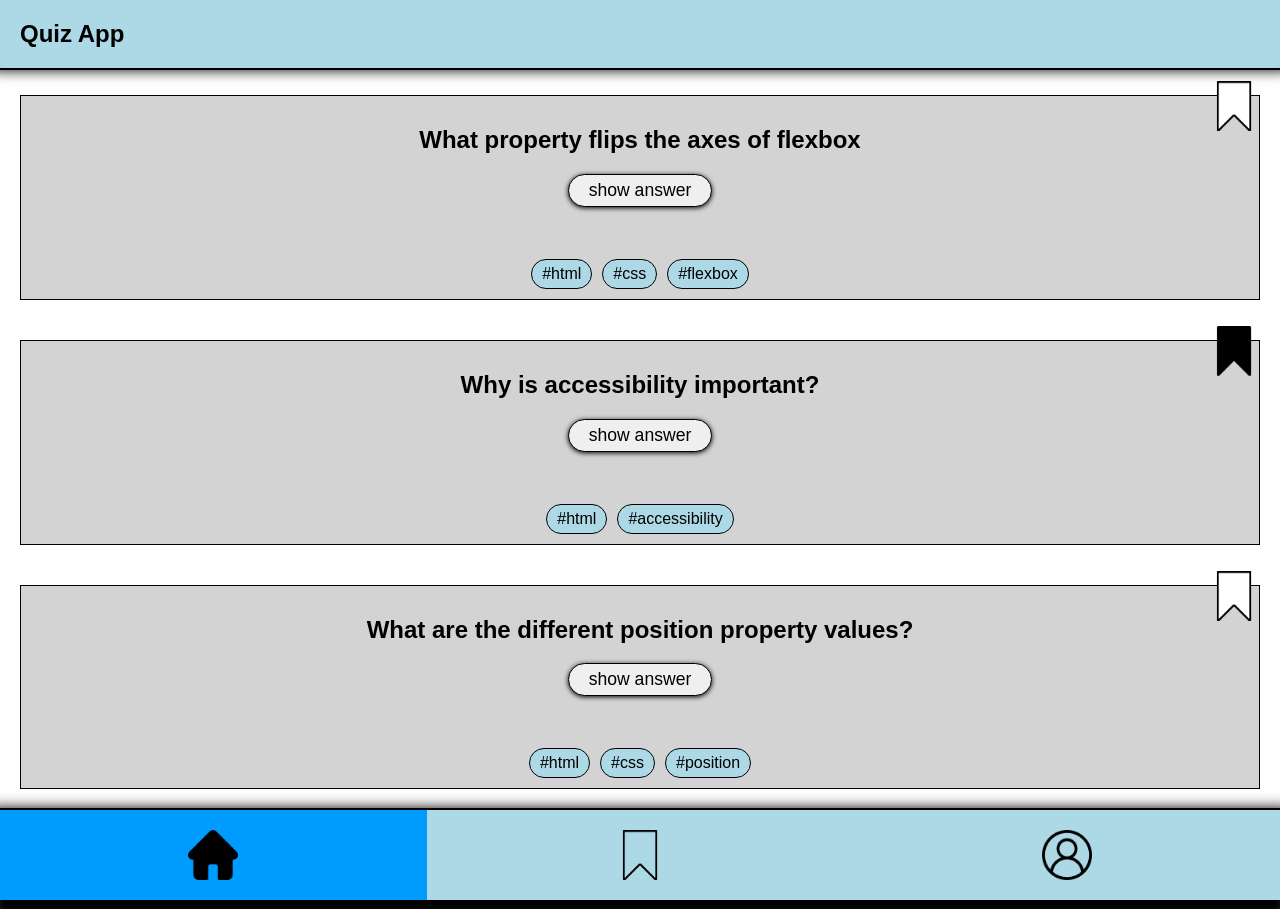
==== recap-project-2_quiz-app/index.html @ e7b22bd5 "Add Project2" ====
<!DOCTYPE html>
<html lang="en">
  <head>
    <meta charset="UTF-8" />
    <meta http-equiv="X-UA-Compatible" content="IE=edge" />
    <meta name="viewport" content="width=device-width, initial-scale=1.0" />
    <title>Document</title>
    <link rel="stylesheet" href="./styles.css" />
  </head>
  <body>
    <header>
      <h1>Quiz App</h1>
    </header>
    <main>
      <section class="question-card">
        <img
          class="question-card__icon"
          src="./assets/bookmark.png"
          alt="bookmark"
        />
        <h2 class="question-card__title">
          What property flips the axes of flexbox
        </h2>
        <button class="question-card__button">show answer</button>
        <p class="question-card__answer"></p>
        <div class="question-card__tags">
          <div class="question-card__tag">#html</div>
          <div class="question-card__tag">#css</div>
          <div class="question-card__tag">#flexbox</div>
        </div>
      </section>
      <section class="question-card">
        <img
          class="question-card__icon question-card__icon--active"
          src="./assets/bookmark_filled.png"
          alt="bookmark filled"
        />
        <h2 class="question-card__title">Why is accessibility important?</h2>
        <button class="question-card__button">show answer</button>
        <p class="question-card__answer"></p>
        <div class="question-card__tags">
          <div class="question-card__tag">#html</div>
          <div class="question-card__tag">#accessibility</div>
        </div>
      </section>
      <section class="question-card">
        <img
          class="question-card__icon"
          src="./assets/bookmark.png"
          alt="bookmark"
        />
        <h2 class="question-card__title">
          What are the different position property values?
        </h2>
        <button class="question-card__button">show answer</button>
        <p class="question-card__answer"></p>
        <div class="question-card__tags">
          <div class="question-card__tag">#html</div>
          <div class="question-card__tag">#css</div>
          <div class="question-card__tag">#position</div>
        </div>
      </section>
    </main>
    <footer class="footer">
      <a href="index.html" class="footer__link footer__link--active">
        <img
          class="footer__icon footer__icon--filled"
          src="./assets/home_filled.png"
          alt="home filled"
        />
      </a>
      <a href="bookmark.html" class="footer__link">
        <img
          class="footer__icon"
          src="./assets/bookmark_transparent.png"
          alt="bookmark"
        />
      </a>
      <a href="profile.html" class="footer__link">
        <img class="footer__icon" src="./assets/profile.png" alt="profile" />
      </a>
    </footer>
  </body>
</html>
---- recap-project-2_quiz-app/styles.css ----
@import "./css/global.css";
@import "./css/components.css";
@import "./css/pages-home.css";
@import "./css/pages-profile.css";
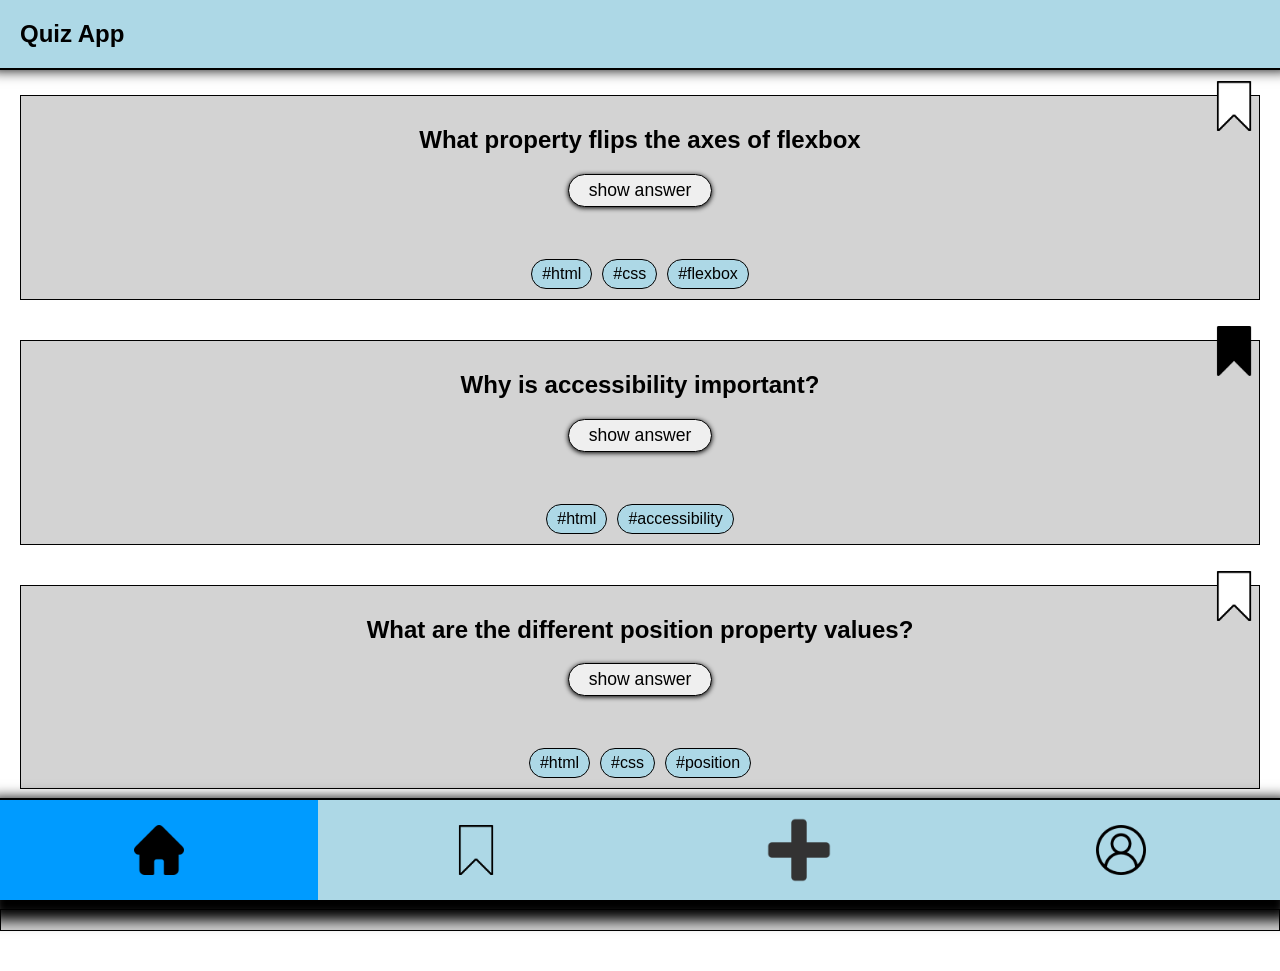
==== commit c99e788b: "Add form data" ====
--- a/recap-project-2_quiz-app/index.html
+++ b/recap-project-2_quiz-app/index.html
@@ -6,6 +6,8 @@
     <meta name="viewport" content="width=device-width, initial-scale=1.0" />
     <title>Document</title>
     <link rel="stylesheet" href="./styles.css" />
+    <script src="./index.js" defer></script>
+
   </head>
   <body>
     <header>
@@ -14,15 +16,18 @@
     <main>
       <section class="question-card">
         <img
-          class="question-card__icon"
+          class="question-card__icon" data-js="question-card__icon"
           src="./assets/bookmark.png"
           alt="bookmark"
         />
         <h2 class="question-card__title">
           What property flips the axes of flexbox
         </h2>
-        <button class="question-card__button">show answer</button>
-        <p class="question-card__answer"></p>
+        <button class="question-card__button" data-js="question-card_button">show answer</button>
+        <p class="question-card__answer_hidden" data-js="question-card__answer">flex direction</p>
+        <!-- <p class="question-card__answer" style="display:none;" data-js="question-card__button">flex direction -->
+        </p>
+
         <div class="question-card__tags">
           <div class="question-card__tag">#html</div>
           <div class="question-card__tag">#css</div>
@@ -61,6 +66,10 @@
         </div>
       </section>
     </main>
+    <section>
+   
+
+    </section>
     <footer class="footer">
       <a href="index.html" class="footer__link footer__link--active">
         <img
@@ -76,6 +85,13 @@
           alt="bookmark"
         />
       </a>
+      <a href="form.html" class="footer__link">
+        <img
+          class="form__icon"
+          src="./assets/plus-icon.png"
+          alt="question"
+        />
+      </a>
       <a href="profile.html" class="footer__link">
         <img class="footer__icon" src="./assets/profile.png" alt="profile" />
       </a>
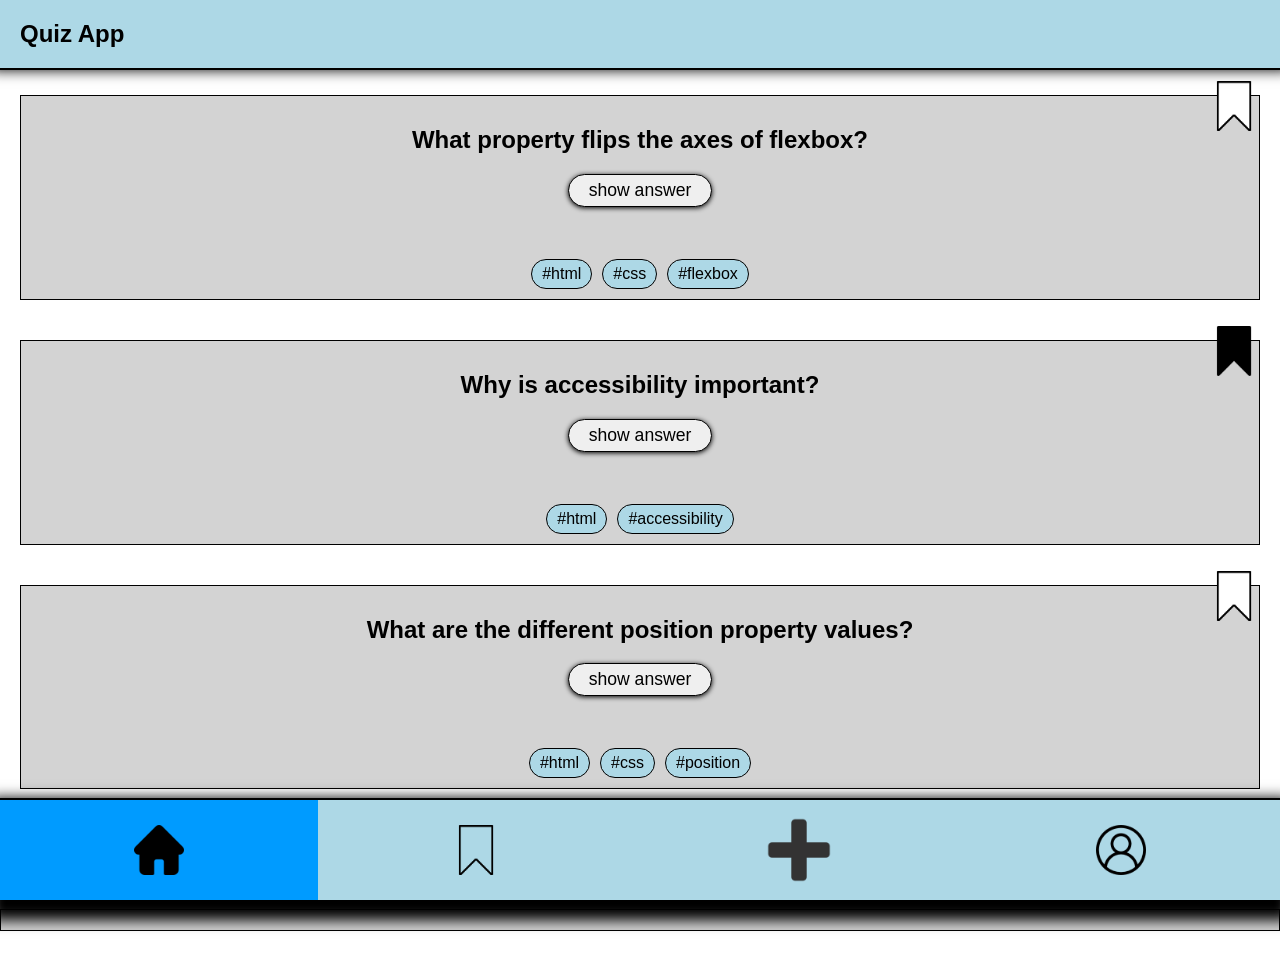
==== commit 2abcd3cd: "Add for presentation" ====
--- a/recap-project-2_quiz-app/index.html
+++ b/recap-project-2_quiz-app/index.html
@@ -21,7 +21,7 @@
           alt="bookmark"
         />
         <h2 class="question-card__title">
-          What property flips the axes of flexbox
+          What property flips the axes of flexbox?
         </h2>
         <button class="question-card__button" data-js="question-card_button">show answer</button>
         <p class="question-card__answer_hidden" data-js="question-card__answer">flex direction</p>
